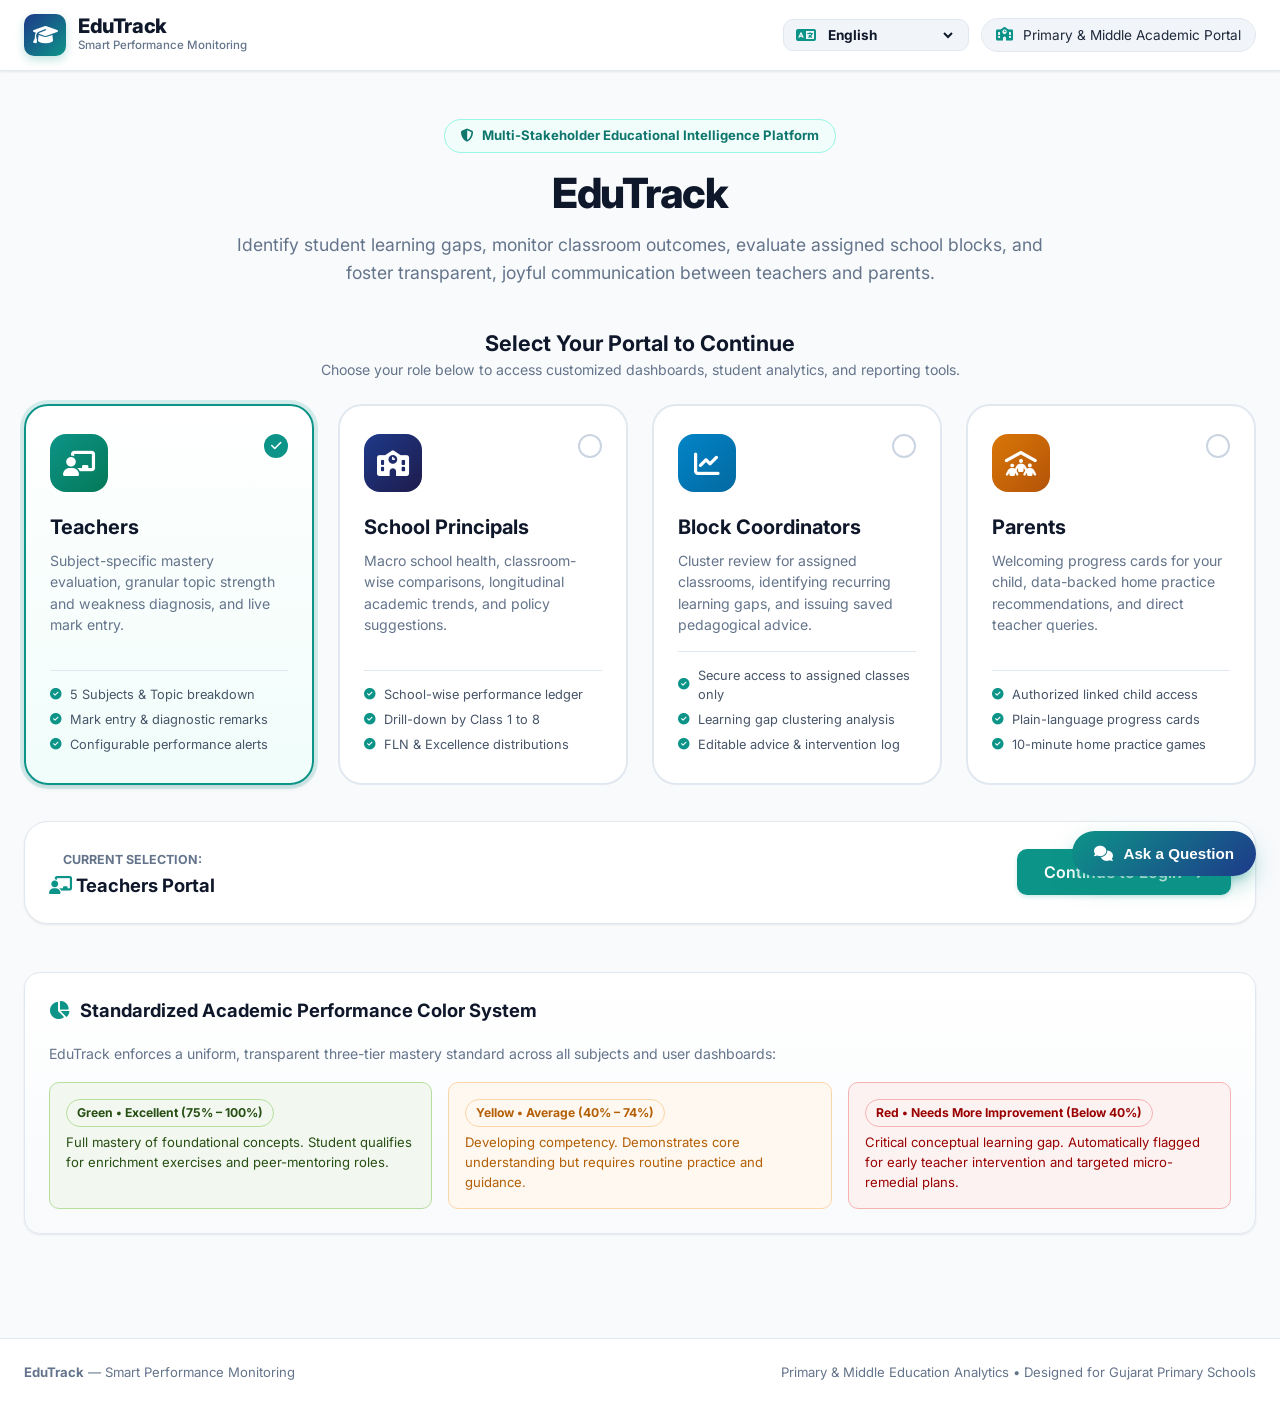
==== index.html @ ab2d6408 "Add files via upload" ====
<!DOCTYPE html>
<html lang="en">
<head>
  <meta charset="UTF-8">
  <meta name="viewport" content="width=device-width, initial-scale=1.0">
  <title>EduTrack – Smart Student Performance Monitoring System</title>
  
  <!-- Google Fonts: Inter -->
  <link rel="preconnect" href="https://fonts.googleapis.com">
  <link rel="preconnect" href="https://fonts.gstatic.com" crossorigin>
  <link href="https://fonts.googleapis.com/css2?family=Inter:wght@400;500;600;700;800&display=swap" rel="stylesheet">
  
  <!-- FontAwesome Icons CDN -->
  <link rel="stylesheet" href="https://cdnjs.cloudflare.com/ajax/libs/font-awesome/6.5.1/css/all.min.css">
  
  <!-- Shared CSS -->
  <link rel="stylesheet" href="style.css">
</head>
<body>

  <!-- Site Header -->
  <header class="site-header">
    <div class="header-inner">
      <a href="index.html" class="brand-link">
        <div class="brand-logo-icon">
          <i class="fa-solid fa-graduation-cap"></i>
        </div>
        <div class="brand-title-group">
          <h1 data-i18n="appTitle">EduTrack</h1>
          <span data-i18n="appSubtitle">Smart Performance Monitoring</span>
        </div>
      </a>

      <div class="header-nav">
        <!-- Prominent Language Selector -->
        <div class="lang-select-wrap" title="Select Website Language / ભાષા પસંદ કરો / भाषा चुनें">
          <i class="fa-solid fa-language"></i>
          <select class="site-lang-select" aria-label="Select Language">
            <option value="en">English</option>
            <option value="gu">ગુજરાતી (Gujarati)</option>
            <option value="hi">हिन्दी (Hindi)</option>
          </select>
        </div>

        <div class="header-user-badge">
          <i class="fa-solid fa-school"></i>
          <span data-i18n="portalTag">Primary &amp; Middle Academic Portal</span>
        </div>
      </div>
    </div>
  </header>

  <!-- Main Landing Content -->
  <main class="main-content">
    
    <!-- Hero Banner -->
    <section class="landing-hero">
      <div class="landing-badge">
        <i class="fa-solid fa-shield-halved"></i>
        <span data-i18n="landingBadge">Multi-Stakeholder Educational Intelligence Platform</span>
      </div>
      <h2 data-i18n="landingHeading">EduTrack</h2>
      <p data-i18n="landingSubtitle">
        Identify student learning gaps, monitor classroom outcomes, evaluate assigned school blocks, 
        and foster transparent, joyful communication between teachers and parents.
      </p>
    </section>

    <!-- Role Selection Section -->
    <section>
      <div style="text-align:center; margin-bottom:24px;">
        <h3 style="font-size:1.35rem; font-weight:700; color:var(--primary-navy);" data-i18n="selectPortalHeading">
          Select Your Portal to Continue
        </h3>
        <p style="font-size:0.88rem; color:var(--text-muted);" data-i18n="selectPortalSubtitle">
          Choose your role below to access customized dashboards, student analytics, and reporting tools.
        </p>
      </div>

      <!-- 4 Role Cards Grid -->
      <div class="role-cards-grid" id="roleCardsGrid">
        
        <!-- Role 1: Teachers -->
        <div class="role-card selected" data-role="teacher">
          <div>
            <div class="role-card-top">
              <div class="role-icon-circle">
                <i class="fa-solid fa-chalkboard-user"></i>
              </div>
              <div class="role-radio-check">
                <i class="fa-solid fa-check"></i>
              </div>
            </div>
            <h3 data-i18n="roleTeacherTitle">Teachers</h3>
            <p data-i18n="roleTeacherDesc">Subject-specific mastery evaluation, granular topic strength and weakness diagnosis, and live mark entry.</p>
          </div>
          <ul class="role-card-features">
            <li><i class="fa-solid fa-circle-check"></i> <span data-i18n="roleTeacherFeat1">5 Subjects &amp; Topic breakdown</span></li>
            <li><i class="fa-solid fa-circle-check"></i> <span data-i18n="roleTeacherFeat2">Mark entry &amp; diagnostic remarks</span></li>
            <li><i class="fa-solid fa-circle-check"></i> <span data-i18n="roleTeacherFeat3">Configurable performance alerts</span></li>
          </ul>
        </div>

        <!-- Role 2: Principals -->
        <div class="role-card" data-role="principal">
          <div>
            <div class="role-card-top">
              <div class="role-icon-circle">
                <i class="fa-solid fa-school"></i>
              </div>
              <div class="role-radio-check">
                <i class="fa-solid fa-check"></i>
              </div>
            </div>
            <h3 data-i18n="rolePrincipalTitle">School Principals</h3>
            <p data-i18n="rolePrincipalDesc">Macro school health, classroom-wise comparisons, longitudinal academic trends, and policy suggestions.</p>
          </div>
          <ul class="role-card-features">
            <li><i class="fa-solid fa-circle-check"></i> <span data-i18n="rolePrincipalFeat1">School-wide performance ledger</span></li>
            <li><i class="fa-solid fa-circle-check"></i> <span data-i18n="rolePrincipalFeat2">Drill-down by Class 1 to 8</span></li>
            <li><i class="fa-solid fa-circle-check"></i> <span data-i18n="rolePrincipalFeat3">FLN &amp; Excellence distributions</span></li>
          </ul>
        </div>

        <!-- Role 3: Block Resource Coordinators -->
        <div class="role-card" data-role="coordinator">
          <div>
            <div class="role-card-top">
              <div class="role-icon-circle">
                <i class="fa-solid fa-chart-line"></i>
              </div>
              <div class="role-radio-check">
                <i class="fa-solid fa-check"></i>
              </div>
            </div>
            <h3 data-i18n="roleCoordTitle">Block Coordinators</h3>
            <p data-i18n="roleCoordDesc">Cluster review for assigned classrooms, identifying recurring learning gaps, and issuing saved pedagogical advice.</p>
          </div>
          <ul class="role-card-features">
            <li><i class="fa-solid fa-circle-check"></i> <span data-i18n="roleCoordFeat1">Secure access to assigned classes only</span></li>
            <li><i class="fa-solid fa-circle-check"></i> <span data-i18n="roleCoordFeat2">Learning gap clustering analysis</span></li>
            <li><i class="fa-solid fa-circle-check"></i> <span data-i18n="roleCoordFeat3">Editable advice &amp; intervention log</span></li>
          </ul>
        </div>

        <!-- Role 4: Parents -->
        <div class="role-card" data-role="parent">
          <div>
            <div class="role-card-top">
              <div class="role-icon-circle">
                <i class="fa-solid fa-people-roof"></i>
              </div>
              <div class="role-radio-check">
                <i class="fa-solid fa-check"></i>
              </div>
            </div>
            <h3 data-i18n="roleParentTitle">Parents</h3>
            <p data-i18n="roleParentDesc">Welcoming progress cards for your child, data-backed home practice recommendations, and direct teacher queries.</p>
          </div>
          <ul class="role-card-features">
            <li><i class="fa-solid fa-circle-check"></i> <span data-i18n="roleParentFeat1">Authorized linked child access</span></li>
            <li><i class="fa-solid fa-circle-check"></i> <span data-i18n="roleParentFeat2">Plain-language progress cards</span></li>
            <li><i class="fa-solid fa-circle-check"></i> <span data-i18n="roleParentFeat3">10-minute home practice games</span></li>
          </ul>
        </div>

      </div>

      <!-- Continue Action Bar -->
      <div class="continue-action-bar">
        <div>
          <span style="font-size:0.78rem; text-transform:uppercase; font-weight:700; color:var(--text-muted);" data-i18n="currentSelection">Current Selection:</span>
          <h4 id="selectedRoleLabel" style="font-size:1.15rem; color:var(--primary-navy); margin-top:2px;">
            <i class="fa-solid fa-chalkboard-user" style="color:var(--teal-primary);"></i> Teachers Portal
          </h4>
        </div>
        <button id="btnContinueLogin" class="btn btn-primary btn-lg">
          <span data-i18n="continueToLogin">Continue to Login</span>
          <i class="fa-solid fa-arrow-right"></i>
        </button>
      </div>
    </section>

    <!-- Platform Highlights Section -->
    <section style="margin-top:48px;">
      <div class="card" style="background:linear-gradient(180deg, #ffffff 0%, #f8fafc 100%);">
        <div class="card-header">
          <h3><i class="fa-solid fa-chart-pie" style="color:var(--teal-primary);"></i> <span id="colorStandardTitle">Standardized Academic Performance Color System</span></h3>
        </div>
        <p style="font-size:0.88rem; color:var(--text-muted); margin-bottom:18px;" id="colorStandardSub">
          EduTrack enforces a uniform, transparent three-tier mastery standard across all subjects and user dashboards:
        </p>
        <div style="display:grid; grid-template-columns: repeat(auto-fit, minmax(240px, 1fr)); gap:16px;">
          <div style="background:var(--perf-green-light); border:1px solid var(--perf-green-border); padding:16px; border-radius:var(--radius-md);">
            <div style="display:flex; align-items:center; gap:8px; margin-bottom:6px;">
              <span class="badge badge-green" data-i18n="legendGreen">Green • Excellent (75% – 100%)</span>
            </div>
            <p style="font-size:0.82rem; color:var(--perf-green-dark);" id="legendGreenDesc">
              Full mastery of foundational concepts. Student qualifies for enrichment exercises and peer-mentoring roles.
            </p>
          </div>

          <div style="background:var(--perf-yellow-light); border:1px solid var(--perf-yellow-border); padding:16px; border-radius:var(--radius-md);">
            <div style="display:flex; align-items:center; gap:8px; margin-bottom:6px;">
              <span class="badge badge-yellow" data-i18n="legendYellow">Yellow • Average (40% – 74%)</span>
            </div>
            <p style="font-size:0.82rem; color:var(--perf-yellow-dark);" id="legendYellowDesc">
              Developing competency. Demonstrates core understanding but requires routine practice and guidance.
            </p>
          </div>

          <div style="background:var(--perf-red-light); border:1px solid var(--perf-red-border); padding:16px; border-radius:var(--radius-md);">
            <div style="display:flex; align-items:center; gap:8px; margin-bottom:6px;">
              <span class="badge badge-red" data-i18n="legendRed">Red • Needs More Improvement (Below 40%)</span>
            </div>
            <p style="font-size:0.82rem; color:var(--perf-red-dark);" id="legendRedDesc">
              Critical conceptual learning gap. Automatically flagged for early teacher intervention and targeted micro-remedial plans.
            </p>
          </div>
        </div>
      </div>
    </section>

  </main>

  <!-- Site Footer -->
  <footer class="site-footer">
    <div style="max-width:1320px; margin:0 auto; display:flex; justify-content:space-between; align-items:center; flex-wrap:wrap; gap:12px;">
      <div>
        <strong data-i18n="appTitle">EduTrack</strong> &mdash; <span data-i18n="appSubtitle">Smart Performance Monitoring</span>
      </div>
      <div>
        Primary &amp; Middle Education Analytics &bull; Designed for Gujarat Primary Schools
      </div>
    </div>
  </footer>

  <!-- Scripts -->
  <script src="script.js"></script>
  <script>
    let selectedRole = 'teacher';

    function updateRoleLabel() {
      const label = document.getElementById('selectedRoleLabel');
      const lang = window.i18n.getLang();

      const roleLabels = {
        teacher: {
          en: '<i class="fa-solid fa-chalkboard-user" style="color:var(--teal-primary);"></i> Teachers Portal',
          gu: '<i class="fa-solid fa-chalkboard-user" style="color:var(--teal-primary);"></i> શિક્ષક પોર્ટલ (Teachers Portal)',
          hi: '<i class="fa-solid fa-chalkboard-user" style="color:var(--teal-primary);"></i> शिक्षक पोर्टल (Teachers Portal)'
        },
        principal: {
          en: '<i class="fa-solid fa-school" style="color:var(--navy-blue);"></i> School Principals Portal',
          gu: '<i class="fa-solid fa-school" style="color:var(--navy-blue);"></i> શાળા આચાર્ય પોર્ટલ (Principals Portal)',
          hi: '<i class="fa-solid fa-school" style="color:var(--navy-blue);"></i> प्रधानाचार्य पोर्टल (Principals Portal)'
        },
        coordinator: {
          en: '<i class="fa-solid fa-chart-line" style="color:#0284c7;"></i> Block Resource Coordinators Portal',
          gu: '<i class="fa-solid fa-chart-line" style="color:#0284c7;"></i> બ્લોક સંયોજક પોર્ટલ (BRC Portal)',
          hi: '<i class="fa-solid fa-chart-line" style="color:#0284c7;"></i> ब्लॉक समन्वयक पोर्टल (BRC Portal)'
        },
        parent: {
          en: '<i class="fa-solid fa-people-roof" style="color:#d97706;"></i> Parents Portal',
          gu: '<i class="fa-solid fa-people-roof" style="color:#d97706;"></i> વાલી પોર્ટલ (Parents Portal)',
          hi: '<i class="fa-solid fa-people-roof" style="color:#d97706;"></i> अभिभावक पोर्टल (Parents Portal)'
        }
      };

      const langMap = roleLabels[selectedRole] || roleLabels.teacher;
      label.innerHTML = langMap[lang] || langMap.en;

      // Update explanatory text
      if (lang === 'gu') {
        document.getElementById('colorStandardTitle').textContent = "પ્રમાણભૂત શૈક્ષણિક પ્રદર્શન રંગ પ્રણાલી";
        document.getElementById('colorStandardSub').textContent = "એજ્યુટ્રેક તમામ વિષયો અને ડેશબોર્ડ પર એકસમાન પારદર્શક ત્રિ-સ્તરીય ધોરણ લાગુ કરે છે:";
        document.getElementById('legendGreenDesc').textContent = "પાયાના ખ્યાલો પર સંપૂર્ણ પકડ. વિદ્યાર્થી પ્રોત્સાહક પ્રવૃત્તિઓ માટે તૈયાર છે.";
        document.getElementById('legendYellowDesc').textContent = "વિકાસશીલ ક્ષમતા. મુખ્ય ખ્યાલ સમજાયો છે પરંતુ નિયમિત પ્રેક્ટિસ જરૂરી છે.";
        document.getElementById('legendRedDesc').textContent = "મહત્વપૂર્ણ અધ્યયન ખામી. તાત્કાલિક શિક્ષક હસ્તક્ષેપ અને ઉપચારાત્મક શિક્ષણ જરૂરી.";
      } else if (lang === 'hi') {
        document.getElementById('colorStandardTitle').textContent = "मानकीकृत शैक्षणिक प्रदर्शन रंग प्रणाली";
        document.getElementById('colorStandardSub').textContent = "एड्यूट्रेक सभी विषयों और डैशबोर्ड पर एक समान पारदर्शी त्रि-स्तरीय मानक लागू करता है:";
        document.getElementById('legendGreenDesc').textContent = "मूलभूत अवधारणाओं पर पूर्ण महारत। छात्र संवर्धन अभ्यासों के लिए योग्य है।";
        document.getElementById('legendYellowDesc').textContent = "प्रगतिशील दक्षता। मुख्य समझ बनी है किंतु निरंतर अभ्यास की आवश्यकता है।";
        document.getElementById('legendRedDesc').textContent = "गंभीर अध्ययन अंतराल। तत्काल शिक्षक मार्गदर्शन और उपचारात्मक योजना आवश्यक।";
      } else {
        document.getElementById('colorStandardTitle').textContent = "Standardized Academic Performance Color System";
        document.getElementById('colorStandardSub').textContent = "EduTrack enforces a uniform, transparent three-tier mastery standard across all subjects and user dashboards:";
        document.getElementById('legendGreenDesc').textContent = "Full mastery of foundational concepts. Student qualifies for enrichment exercises and peer-mentoring roles.";
        document.getElementById('legendYellowDesc').textContent = "Developing competency. Demonstrates core understanding but requires routine practice and guidance.";
        document.getElementById('legendRedDesc').textContent = "Critical conceptual learning gap. Automatically flagged for early teacher intervention and targeted micro-remedial plans.";
      }
    }

    // Hook i18n change listener
    window.onLanguageChanged = function(lang) {
      updateRoleLabel();
      showToast(lang === 'gu' ? 'વેબસાઇટની ભાષા ગુજરાતીમાં બદલાઈ ગઈ છે!' : (lang === 'hi' ? 'वेबसाइट की भाषा हिन्दी में बदल दी गई है!' : 'Website language set to English!'), 'info');
    };

    document.addEventListener('DOMContentLoaded', () => {
      const roleCards = document.querySelectorAll('.role-card');
      const continueBtn = document.getElementById('btnContinueLogin');

      roleCards.forEach(card => {
        card.addEventListener('click', () => {
          roleCards.forEach(c => c.classList.remove('selected'));
          card.classList.add('selected');
          selectedRole = card.getAttribute('data-role');
          updateRoleLabel();
        });
      });

      continueBtn.addEventListener('click', () => {
        window.location.href = `login.html?role=${selectedRole}`;
      });

      updateRoleLabel();
    });
  </script>

</body>
</html>
---- style.css ----
/* ==========================================================================
   EduTrack – Smart Student Academic Performance Monitoring System
   Shared Modern Stylesheet: Semantic, Accessible, Professional & Responsive
   Palette: Deep Navy / Teal, Clean White, Performance Green/Yellow/Red
   ========================================================================== */

:root {
  /* Brand Palette */
  --primary-navy: #0f172a;
  --navy-blue: #1e3a8a;
  --navy-light: #2563eb;
  --navy-subtle: #eff6ff;

  --teal-primary: #0d9488;
  --teal-dark: #0f766e;
  --teal-light: #14b8a6;
  --teal-subtle: #f0fdfa;

  /* Performance Standard Colors (User Specified Exact Palette) */
  --perf-green: #6AA84F;         /* EXCELLENT - #6AA84F */
  --perf-green-light: #f2f8ef;
  --perf-green-border: #b6de9e;
  --perf-green-dark: #274e13;

  --perf-yellow: #F6B26B;        /* average - #F6B26B */
  --perf-yellow-light: #fef8f0;
  --perf-yellow-border: #fcd5a8;
  --perf-yellow-dark: #b45f06;

  --perf-red: #E06666;           /* poor - #E06666 */
  --perf-red-light: #fdf2f2;
  --perf-red-border: #f4b2b2;
  --perf-red-dark: #990000;

  /* Surface & Neutrals */
  --bg-page: #f8fafc;
  --surface-card: #ffffff;
  --surface-muted: #f1f5f9;
  --border-color: #e2e8f0;
  --border-focus: #38bdf8;

  /* Typography */
  --text-main: #1e293b;
  --text-muted: #64748b;
  --text-light: #94a3b8;
  --text-white: #ffffff;

  /* Shadows & Radius */
  --radius-sm: 6px;
  --radius-md: 10px;
  --radius-lg: 16px;
  --radius-xl: 24px;
  --radius-full: 9999px;

  --shadow-sm: 0 1px 3px rgba(0, 0, 0, 0.05), 0 1px 2px rgba(0, 0, 0, 0.04);
  --shadow-md: 0 4px 6px -1px rgba(15, 23, 42, 0.08), 0 2px 4px -2px rgba(15, 23, 42, 0.05);
  --shadow-lg: 0 10px 15px -3px rgba(15, 23, 42, 0.09), 0 4px 6px -4px rgba(15, 23, 42, 0.05);
  --shadow-floating: 0 20px 25px -5px rgba(0, 0, 0, 0.15), 0 8px 10px -6px rgba(0, 0, 0, 0.1);

  --transition-fast: 0.15s ease;
  --transition-normal: 0.25s ease;
}

/* Reset */
*, *::before, *::after {
  box-sizing: border-box;
  margin: 0;
  padding: 0;
}

html {
  font-size: 16px;
  scroll-behavior: smooth;
}

body {
  font-family: 'Inter', -apple-system, BlinkMacSystemFont, "Segoe UI", Roboto, "Helvetica Neue", Arial, sans-serif;
  background-color: var(--bg-page);
  color: var(--text-main);
  line-height: 1.5;
  min-height: 100vh;
  display: flex;
  flex-direction: column;
}


/* Accessibility Focus States */
a:focus-visible, button:focus-visible, input:focus-visible, select:focus-visible, textarea:focus-visible {
  outline: 2px solid var(--teal-light);
  outline-offset: 2px;
}

/* Global App Header */
.site-header {
  background: var(--surface-card);
  border-bottom: 1px solid var(--border-color);
  position: sticky;
  top: 0;
  z-index: 100;
  box-shadow: var(--shadow-sm);
}

.header-inner {
  max-width: 1320px;
  margin: 0 auto;
  padding: 0 24px;
  height: 70px;
  display: flex;
  align-items: center;
  justify-content: space-between;
  gap: 16px;
}

.brand-link {
  display: flex;
  align-items: center;
  gap: 12px;
  text-decoration: none;
  color: inherit;
}

.brand-logo-icon {
  width: 42px;
  height: 42px;
  border-radius: var(--radius-md);
  background: linear-gradient(135deg, var(--navy-blue) 0%, var(--teal-primary) 100%);
  display: flex;
  align-items: center;
  justify-content: center;
  color: white;
  font-size: 1.25rem;
  box-shadow: 0 4px 10px rgba(13, 148, 136, 0.25);
}

.brand-title-group h1 {
  font-size: 1.25rem;
  font-weight: 800;
  letter-spacing: -0.02em;
  color: var(--primary-navy);
  line-height: 1.1;
}

.brand-title-group span {
  font-size: 0.72rem;
  color: var(--text-muted);
  font-weight: 500;
  display: block;
}

.header-nav {
  display: flex;
  align-items: center;
  gap: 12px;
  flex-wrap: wrap;
}

/* Prominent Multilingual Selector in Header */
.lang-select-wrap {
  display: flex;
  align-items: center;
  gap: 8px;
  background: var(--surface-muted);
  padding: 6px 12px;
  border-radius: var(--radius-md);
  border: 1px solid var(--border-color);
  font-size: 0.85rem;
  transition: border-color var(--transition-fast);
}

.lang-select-wrap:hover {
  border-color: var(--teal-light);
}

.lang-select-wrap i {
  color: var(--teal-primary);
  font-size: 1rem;
}

.lang-select-wrap select {
  border: none;
  background: transparent;
  font-size: 0.85rem;
  font-weight: 700;
  color: var(--primary-navy);
  cursor: pointer;
  outline: none;
  font-family: inherit;
}

.header-user-badge {
  display: flex;
  align-items: center;
  gap: 10px;
  background: var(--surface-muted);
  padding: 6px 14px;
  border-radius: var(--radius-full);
  border: 1px solid var(--border-color);
  font-size: 0.85rem;
}

.header-user-badge i {
  color: var(--teal-primary);
}

.header-user-badge strong {
  color: var(--primary-navy);
}

.role-tag {
  font-size: 0.72rem;
  padding: 2px 8px;
  border-radius: var(--radius-full);
  font-weight: 700;
  text-transform: uppercase;
  background: var(--navy-subtle);
  color: var(--navy-blue);
  border: 1px solid #bfdbfe;
}

/* Global Buttons */
.btn {
  display: inline-flex;
  align-items: center;
  justify-content: center;
  gap: 8px;
  padding: 9px 18px;
  font-size: 0.88rem;
  font-weight: 600;
  border-radius: var(--radius-md);
  border: 1px solid transparent;
  cursor: pointer;
  transition: all var(--transition-fast);
  text-decoration: none;
  font-family: inherit;
}

.btn:active {
  transform: scale(0.98);
}

.btn-primary {
  background: var(--teal-primary);
  color: white;
  box-shadow: 0 2px 4px rgba(13, 148, 136, 0.2);
}

.btn-primary:hover {
  background: var(--teal-dark);
}

.btn-navy {
  background: var(--navy-blue);
  color: white;
}

.btn-navy:hover {
  background: #172554;
}

.btn-secondary {
  background: var(--surface-card);
  color: var(--text-main);
  border-color: var(--border-color);
}

.btn-secondary:hover {
  background: var(--surface-muted);
  border-color: #cbd5e1;
}

.btn-sm {
  padding: 5px 12px;
  font-size: 0.8rem;
}

.btn-lg {
  padding: 12px 26px;
  font-size: 1rem;
  border-radius: var(--radius-md);
}

/* Performance Color Badges */
.badge {
  display: inline-flex;
  align-items: center;
  gap: 6px;
  padding: 4px 10px;
  font-size: 0.76rem;
  font-weight: 700;
  border-radius: var(--radius-full);
  text-transform: capitalize;
  white-space: nowrap;
}

.badge-green {
  background: var(--perf-green-light);
  color: var(--perf-green-dark);
  border: 1px solid var(--perf-green-border);
}

.badge-yellow {
  background: var(--perf-yellow-light);
  color: var(--perf-yellow-dark);
  border: 1px solid var(--perf-yellow-border);
}

.badge-red {
  background: var(--perf-red-light);
  color: var(--perf-red-dark);
  border: 1px solid var(--perf-red-border);
}

.badge-blue {
  background: var(--navy-subtle);
  color: var(--navy-blue);
  border: 1px solid #bfdbfe;
}

.badge-gray {
  background: var(--surface-muted);
  color: var(--text-muted);
  border: 1px solid var(--border-color);
}

/* Progress Bars */
.progress-bar-wrap {
  width: 100%;
  height: 8px;
  background: var(--surface-muted);
  border-radius: var(--radius-full);
  overflow: hidden;
  position: relative;
}

.progress-bar-fill {
  height: 100%;
  border-radius: var(--radius-full);
  transition: width 0.6s cubic-bezier(0.4, 0, 0.2, 1);
}

.progress-bar-fill.green { background: var(--perf-green); }
.progress-bar-fill.yellow { background: var(--perf-yellow); }
.progress-bar-fill.red { background: var(--perf-red); }

/* Main Container Layout */
.main-content {
  flex: 1;
  max-width: 1320px;
  width: 100%;
  margin: 0 auto;
  padding: 28px 24px 80px;
}

/* Breadcrumbs */
.breadcrumb-bar {
  display: flex;
  align-items: center;
  gap: 8px;
  font-size: 0.82rem;
  color: var(--text-muted);
  margin-bottom: 20px;
  flex-wrap: wrap;
}

.breadcrumb-bar a {
  color: var(--text-muted);
  text-decoration: none;
}

.breadcrumb-bar a:hover {
  color: var(--teal-primary);
  text-decoration: underline;
}

.breadcrumb-bar .separator {
  color: #cbd5e1;
}

.breadcrumb-bar .current {
  color: var(--primary-navy);
  font-weight: 600;
}

/* View Header */
.dashboard-header {
  display: flex;
  align-items: center;
  justify-content: space-between;
  margin-bottom: 24px;
  flex-wrap: wrap;
  gap: 16px;
}

.header-title-box h2 {
  font-size: 1.65rem;
  font-weight: 800;
  color: var(--primary-navy);
  letter-spacing: -0.02em;
}

.header-title-box p {
  font-size: 0.88rem;
  color: var(--text-muted);
  margin-top: 2px;
}

.header-actions {
  display: flex;
  align-items: center;
  gap: 12px;
  flex-wrap: wrap;
}

/* Dashboard Cards */
.card {
  background: var(--surface-card);
  border-radius: var(--radius-lg);
  border: 1px solid var(--border-color);
  box-shadow: var(--shadow-sm);
  padding: 24px;
  margin-bottom: 24px;
  transition: box-shadow var(--transition-normal);
}

.card:hover {
  box-shadow: var(--shadow-md);
}

.card-header {
  display: flex;
  align-items: center;
  justify-content: space-between;
  margin-bottom: 18px;
  flex-wrap: wrap;
  gap: 12px;
}

.card-header h3 {
  font-size: 1.15rem;
  font-weight: 700;
  color: var(--primary-navy);
  display: flex;
  align-items: center;
  gap: 10px;
}

.card-header p {
  font-size: 0.82rem;
  color: var(--text-muted);
}

/* Stats Metric Cards Grid */
.stats-grid {
  display: grid;
  grid-template-columns: repeat(auto-fit, minmax(220px, 1fr));
  gap: 20px;
  margin-bottom: 26px;
}

.stat-card {
  background: var(--surface-card);
  border-radius: var(--radius-lg);
  border: 1px solid var(--border-color);
  padding: 20px;
  display: flex;
  align-items: flex-start;
  justify-content: space-between;
  box-shadow: var(--shadow-sm);
  transition: transform var(--transition-fast), box-shadow var(--transition-fast);
}

.stat-card:hover {
  transform: translateY(-2px);
  box-shadow: var(--shadow-md);
}

.stat-meta span {
  font-size: 0.78rem;
  font-weight: 600;
  text-transform: uppercase;
  color: var(--text-muted);
  letter-spacing: 0.04em;
}

.stat-meta h3 {
  font-size: 1.85rem;
  font-weight: 800;
  color: var(--primary-navy);
  margin: 4px 0 2px;
  line-height: 1.1;
}

.stat-meta .stat-sub {
  font-size: 0.78rem;
  color: var(--text-muted);
  display: flex;
  align-items: center;
  gap: 4px;
}

.stat-icon-box {
  width: 48px;
  height: 48px;
  border-radius: var(--radius-md);
  display: flex;
  align-items: center;
  justify-content: center;
  font-size: 1.3rem;
}

.stat-icon-box.teal { background: var(--teal-subtle); color: var(--teal-primary); }
.stat-icon-box.blue { background: var(--navy-subtle); color: var(--navy-blue); }
.stat-icon-box.green { background: var(--perf-green-light); color: var(--perf-green); }
.stat-icon-box.yellow { background: var(--perf-yellow-light); color: var(--perf-yellow); }
.stat-icon-box.red { background: var(--perf-red-light); color: var(--perf-red); }

/* Charts Layout Grid */
.charts-grid-two {
  display: grid;
  grid-template-columns: 1fr 1fr;
  gap: 24px;
  margin-bottom: 24px;
}

.chart-wrapper {
  position: relative;
  width: 100%;
  height: 290px;
}

/* Tables */
.table-responsive {
  overflow-x: auto;
  border: 1px solid var(--border-color);
  border-radius: var(--radius-md);
  background: white;
}

.data-table {
  width: 100%;
  border-collapse: collapse;
  font-size: 0.88rem;
  text-align: left;
}

.data-table th {
  background: var(--surface-muted);
  padding: 12px 16px;
  font-size: 0.78rem;
  font-weight: 700;
  text-transform: uppercase;
  letter-spacing: 0.04em;
  color: var(--text-muted);
  border-bottom: 1px solid var(--border-color);
  white-space: nowrap;
}

.data-table td {
  padding: 14px 16px;
  border-bottom: 1px solid var(--border-color);
  vertical-align: middle;
}

.data-table tr:last-child td {
  border-bottom: none;
}

.data-table tr:hover td {
  background: #f8fafc;
}

/* Forms */
.form-group {
  margin-bottom: 18px;
}

.form-group label {
  display: block;
  font-size: 0.84rem;
  font-weight: 600;
  color: var(--primary-navy);
  margin-bottom: 6px;
}

.form-control {
  width: 100%;
  padding: 10px 14px;
  border: 1px solid var(--border-color);
  border-radius: var(--radius-md);
  font-size: 0.88rem;
  background: white;
  color: var(--text-main);
  outline: none;
  font-family: inherit;
  transition: border-color var(--transition-fast), box-shadow var(--transition-fast);
}

.form-control:focus {
  border-color: var(--teal-primary);
  box-shadow: 0 0 0 3px rgba(13, 148, 136, 0.15);
}

.password-input-wrapper {
  position: relative;
  display: flex;
  align-items: center;
}

.password-toggle-btn {
  position: absolute;
  right: 12px;
  background: transparent;
  border: none;
  color: var(--text-muted);
  cursor: pointer;
  padding: 4px;
  font-size: 0.95rem;
}

.password-toggle-btn:hover {
  color: var(--text-main);
}

/* Configurable Performance Threshold Box */
.threshold-bar {
  display: flex;
  align-items: center;
  justify-content: space-between;
  background: white;
  padding: 12px 20px;
  border-radius: var(--radius-md);
  border: 1px solid var(--border-color);
  margin-bottom: 20px;
  flex-wrap: wrap;
  gap: 12px;
  font-size: 0.84rem;
}

.threshold-legend {
  display: flex;
  align-items: center;
  gap: 16px;
  flex-wrap: wrap;
}

/* ==========================================================================
   LANDING PAGE (index.html) SPECIFICS
   ========================================================================== */
.landing-hero {
  text-align: center;
  max-width: 840px;
  margin: 20px auto 40px;
}

.landing-badge {
  display: inline-flex;
  align-items: center;
  gap: 8px;
  padding: 6px 16px;
  background: var(--teal-subtle);
  color: var(--teal-dark);
  border-radius: var(--radius-full);
  font-size: 0.82rem;
  font-weight: 700;
  margin-bottom: 16px;
  border: 1px solid #99f6e4;
}

.landing-hero h2 {
  font-size: 2.6rem;
  font-weight: 800;
  color: var(--primary-navy);
  letter-spacing: -0.03em;
  line-height: 1.2;
  margin-bottom: 12px;
}

.landing-hero p {
  font-size: 1.1rem;
  color: var(--text-muted);
  line-height: 1.6;
}

/* 4 Role Selection Cards */
.role-cards-grid {
  display: grid;
  grid-template-columns: repeat(auto-fit, minmax(260px, 1fr));
  gap: 24px;
  margin-bottom: 36px;
}

.role-card {
  background: var(--surface-card);
  border-radius: var(--radius-xl);
  border: 2px solid var(--border-color);
  padding: 28px 24px;
  cursor: pointer;
  position: relative;
  transition: all var(--transition-normal);
  display: flex;
  flex-direction: column;
  justify-content: space-between;
}

.role-card:hover {
  transform: translateY(-4px);
  border-color: var(--teal-light);
  box-shadow: var(--shadow-lg);
}

.role-card.selected {
  border-color: var(--teal-primary);
  background: linear-gradient(180deg, #ffffff 0%, var(--teal-subtle) 100%);
  box-shadow: 0 0 0 4px rgba(13, 148, 136, 0.15), var(--shadow-md);
}

.role-card-top {
  display: flex;
  align-items: flex-start;
  justify-content: space-between;
  margin-bottom: 20px;
}

.role-icon-circle {
  width: 58px;
  height: 58px;
  border-radius: var(--radius-lg);
  display: flex;
  align-items: center;
  justify-content: center;
  font-size: 1.6rem;
  color: white;
  transition: transform var(--transition-fast);
}

.role-card:hover .role-icon-circle {
  transform: scale(1.05);
}

.role-card[data-role="teacher"] .role-icon-circle {
  background: linear-gradient(135deg, #0d9488 0%, #047857 100%);
}
.role-card[data-role="principal"] .role-icon-circle {
  background: linear-gradient(135deg, #1e3a8a 0%, #1e1b4b 100%);
}
.role-card[data-role="coordinator"] .role-icon-circle {
  background: linear-gradient(135deg, #0284c7 0%, #0369a1 100%);
}
.role-card[data-role="parent"] .role-icon-circle {
  background: linear-gradient(135deg, #d97706 0%, #b45309 100%);
}

.role-radio-check {
  width: 24px;
  height: 24px;
  border-radius: 50%;
  border: 2px solid #cbd5e1;
  display: flex;
  align-items: center;
  justify-content: center;
  color: white;
  font-size: 0.75rem;
  transition: all var(--transition-fast);
}

.role-card.selected .role-radio-check {
  background: var(--teal-primary);
  border-color: var(--teal-primary);
}

.role-card h3 {
  font-size: 1.25rem;
  font-weight: 700;
  color: var(--primary-navy);
  margin-bottom: 8px;
}

.role-card p {
  font-size: 0.88rem;
  color: var(--text-muted);
  line-height: 1.5;
  margin-bottom: 16px;
}

.role-card-features {
  list-style: none;
  font-size: 0.8rem;
  color: #475569;
  display: flex;
  flex-direction: column;
  gap: 6px;
  border-top: 1px solid var(--border-color);
  padding-top: 14px;
}

.role-card-features li {
  display: flex;
  align-items: center;
  gap: 8px;
}

.role-card-features li i {
  color: var(--teal-primary);
  font-size: 0.72rem;
}

.continue-action-bar {
  text-align: center;
  background: white;
  padding: 24px;
  border-radius: var(--radius-xl);
  border: 1px solid var(--border-color);
  box-shadow: var(--shadow-sm);
  display: flex;
  align-items: center;
  justify-content: space-between;
  flex-wrap: wrap;
  gap: 16px;
}

/* ==========================================================================
   LOGIN PAGE (login.html) SPECIFICS
   ========================================================================== */
.login-container {
  max-width: 480px;
  margin: 30px auto;
  background: white;
  border-radius: var(--radius-xl);
  border: 1px solid var(--border-color);
  box-shadow: var(--shadow-lg);
  padding: 36px 32px;
}

.login-header {
  text-align: center;
  margin-bottom: 28px;
}

.login-role-badge {
  display: inline-flex;
  align-items: center;
  gap: 8px;
  padding: 6px 16px;
  border-radius: var(--radius-full);
  font-size: 0.82rem;
  font-weight: 700;
  margin-bottom: 12px;
}

.demo-credentials-box {
  background: var(--surface-muted);
  border-radius: var(--radius-md);
  padding: 14px 16px;
  border: 1px dashed #cbd5e1;
  margin-bottom: 24px;
  font-size: 0.82rem;
}

.demo-credentials-box strong {
  color: var(--primary-navy);
  display: block;
  margin-bottom: 4px;
}

.demo-badge-click {
  background: white;
  border: 1px solid var(--border-color);
  border-radius: var(--radius-sm);
  padding: 4px 8px;
  font-family: monospace;
  cursor: pointer;
  margin-top: 4px;
  display: inline-block;
}

.demo-badge-click:hover {
  background: var(--teal-subtle);
  border-color: var(--teal-light);
}

/* ==========================================================================
   TEACHER DASHBOARD (teacher.html) SPECIFICS
   ========================================================================== */
.subject-selector-grid {
  display: grid;
  grid-template-columns: repeat(auto-fit, minmax(200px, 1fr));
  gap: 16px;
  margin-bottom: 24px;
}

.subject-btn {
  background: white;
  border: 2px solid var(--border-color);
  border-radius: var(--radius-lg);
  padding: 16px 18px;
  cursor: pointer;
  display: flex;
  align-items: center;
  gap: 14px;
  transition: all var(--transition-fast);
  text-align: left;
}

.subject-btn:hover {
  border-color: var(--teal-light);
  transform: translateY(-2px);
  box-shadow: var(--shadow-sm);
}

.subject-btn.active {
  border-color: var(--teal-primary);
  background: var(--teal-subtle);
  box-shadow: 0 0 0 3px rgba(13, 148, 136, 0.15);
}

.subject-icon {
  width: 44px;
  height: 44px;
  border-radius: var(--radius-md);
  background: var(--surface-muted);
  display: flex;
  align-items: center;
  justify-content: center;
  font-size: 1.25rem;
  color: var(--teal-primary);
}

.subject-btn.active .subject-icon {
  background: var(--teal-primary);
  color: white;
}

/* ==========================================================================
   COORDINATOR DASHBOARD (coordinator.html) SPECIFICS
   ========================================================================== */
.advice-box-container {
  background: #f0fdfa;
  border: 1px solid #99f6e4;
  border-radius: var(--radius-lg);
  padding: 24px;
  margin-bottom: 28px;
}

.saved-advice-item {
  background: white;
  border-radius: var(--radius-md);
  padding: 16px;
  border: 1px solid var(--border-color);
  margin-top: 12px;
}

.advice-meta {
  display: flex;
  align-items: center;
  justify-content: space-between;
  font-size: 0.78rem;
  color: var(--text-muted);
  margin-bottom: 6px;
}

/* ==========================================================================
   PARENT DASHBOARD (parent.html) SPECIFICS
   ========================================================================== */
.parent-child-banner {
  background: linear-gradient(135deg, #1e3a8a 0%, #0d9488 100%);
  color: white;
  border-radius: var(--radius-xl);
  padding: 28px;
  display: flex;
  align-items: center;
  justify-content: space-between;
  margin-bottom: 28px;
  flex-wrap: wrap;
  gap: 20px;
}

.child-avatar {
  width: 72px;
  height: 72px;
  border-radius: 50%;
  object-fit: cover;
  border: 3px solid rgba(255, 255, 255, 0.4);
}

.parent-subjects-cards-grid {
  display: grid;
  grid-template-columns: repeat(auto-fit, minmax(280px, 1fr));
  gap: 20px;
  margin-bottom: 28px;
}

.parent-subj-card {
  background: white;
  border-radius: var(--radius-lg);
  border: 1px solid var(--border-color);
  padding: 22px;
  display: flex;
  flex-direction: column;
  justify-content: space-between;
  box-shadow: var(--shadow-sm);
  transition: all var(--transition-fast);
}

.parent-subj-card:hover {
  box-shadow: var(--shadow-md);
  border-color: #cbd5e1;
}

.suggestion-card {
  background: #fffbeb;
  border-left: 4px solid var(--perf-yellow);
  padding: 14px 18px;
  border-radius: var(--radius-md);
  margin-top: 12px;
  font-size: 0.88rem;
}

/* ==========================================================================
   PERSISTENT PARENT DOUBT & COMMUNICATION SYSTEM
   Floating Button & Chat-Style Sliding Drawer
   ========================================================================== */
.floating-ask-btn {
  position: fixed;
  bottom: 24px;
  right: 24px;
  background: linear-gradient(135deg, var(--teal-primary) 0%, var(--navy-blue) 100%);
  color: white;
  border: none;
  border-radius: var(--radius-full);
  padding: 14px 22px;
  font-size: 0.95rem;
  font-weight: 700;
  display: flex;
  align-items: center;
  gap: 10px;
  cursor: pointer;
  box-shadow: 0 10px 25px -5px rgba(13, 148, 136, 0.5), 0 8px 10px -6px rgba(13, 148, 136, 0.3);
  z-index: 1000;
  transition: all var(--transition-fast);
}

.floating-ask-btn:hover {
  transform: translateY(-3px) scale(1.02);
  box-shadow: 0 15px 30px -5px rgba(13, 148, 136, 0.6);
}

.doubt-drawer-overlay {
  position: fixed;
  top: 0;
  left: 0;
  right: 0;
  bottom: 0;
  background: rgba(15, 23, 42, 0.5);
  backdrop-filter: blur(4px);
  z-index: 1050;
  opacity: 0;
  visibility: hidden;
  transition: all var(--transition-normal);
}

.doubt-drawer-overlay.active {
  opacity: 1;
  visibility: visible;
}

.doubt-drawer {
  position: fixed;
  top: 0;
  right: -460px;
  bottom: 0;
  width: 440px;
  max-width: 100vw;
  background: white;
  z-index: 1100;
  box-shadow: var(--shadow-floating);
  display: flex;
  flex-direction: column;
  transition: right 0.35s cubic-bezier(0.16, 1, 0.3, 1);
}

.doubt-drawer.open {
  right: 0;
}

.doubt-drawer-header {
  padding: 20px 24px;
  background: linear-gradient(135deg, var(--primary-navy) 0%, var(--teal-dark) 100%);
  color: white;
  display: flex;
  align-items: center;
  justify-content: space-between;
}

.doubt-drawer-header h3 {
  font-size: 1.15rem;
  font-weight: 700;
  display: flex;
  align-items: center;
  gap: 10px;
}

.doubt-drawer-body {
  padding: 24px;
  overflow-y: auto;
  flex: 1;
}

.doubt-history-item {
  border: 1px solid var(--border-color);
  border-radius: var(--radius-md);
  padding: 14px;
  margin-top: 12px;
  background: #f8fafc;
}

.doubt-status-pill {
  font-size: 0.7rem;
  font-weight: 700;
  padding: 2px 8px;
  border-radius: var(--radius-full);
  text-transform: uppercase;
}

.status-pending { background: #fef9c3; color: #854d0e; }
.status-replied { background: #dcfce7; color: #166534; }
.status-resolved { background: #e0e7ff; color: #3730a3; }

/* Modal Dialog Styles */
.modal-overlay {
  position: fixed;
  top: 0;
  left: 0;
  right: 0;
  bottom: 0;
  background: rgba(15, 23, 42, 0.6);
  backdrop-filter: blur(4px);
  z-index: 1200;
  display: flex;
  align-items: center;
  justify-content: center;
  padding: 20px;
  opacity: 0;
  visibility: hidden;
  transition: all var(--transition-normal);
}

.modal-overlay.active {
  opacity: 1;
  visibility: visible;
}

.modal-dialog {
  background: white;
  border-radius: var(--radius-lg);
  width: 100%;
  max-width: 600px;
  max-height: 90vh;
  overflow-y: auto;
  box-shadow: var(--shadow-floating);
  transform: scale(0.95);
  transition: transform var(--transition-normal);
}

.modal-overlay.active .modal-dialog {
  transform: scale(1);
}

.modal-header {
  padding: 20px 24px;
  border-bottom: 1px solid var(--border-color);
  display: flex;
  align-items: center;
  justify-content: space-between;
}

.modal-body {
  padding: 24px;
}

.modal-footer {
  padding: 16px 24px;
  border-top: 1px solid var(--border-color);
  background: var(--surface-muted);
  display: flex;
  align-items: center;
  justify-content: flex-end;
  gap: 12px;
}

/* Toast Notification */
.toast-container {
  position: fixed;
  bottom: 90px;
  right: 24px;
  z-index: 2000;
  display: flex;
  flex-direction: column;
  gap: 10px;
}

.toast {
  background: var(--primary-navy);
  color: white;
  padding: 12px 18px;
  border-radius: var(--radius-md);
  box-shadow: var(--shadow-lg);
  font-size: 0.88rem;
  display: flex;
  align-items: center;
  gap: 10px;
  animation: slideIn 0.25s ease-out;
}

.toast.success { border-left: 4px solid var(--perf-green); }
.toast.info { border-left: 4px solid var(--teal-primary); }
.toast.warning { border-left: 4px solid var(--perf-yellow); }

@keyframes slideIn {
  from { transform: translateY(12px); opacity: 0; }
  to { transform: translateY(0); opacity: 1; }
}

/* Footer */
.site-footer {
  background: white;
  border-top: 1px solid var(--border-color);
  padding: 24px;
  text-align: center;
  font-size: 0.82rem;
  color: var(--text-muted);
  margin-top: auto;
}

/* Responsive Breakpoints */
@media (max-width: 900px) {
  .charts-grid-two {
    grid-template-columns: 1fr;
  }

  .landing-hero h2 {
    font-size: 2.1rem;
  }
}

@media (max-width: 640px) {
  .header-inner {
    padding: 0 16px;
  }

  .main-content {
    padding: 20px 16px 80px;
  }

  .dashboard-header {
    flex-direction: column;
    align-items: flex-start;
  }

  .doubt-drawer {
    width: 100vw;
  }

  .floating-ask-btn span {
    display: none;
  }

  .floating-ask-btn {
    padding: 14px;
    border-radius: 50%;
    width: 52px;
    height: 52px;
    justify-content: center;
  }
}

/* ==========================================================================
   TEACHER ADMIN PANEL & ADD STUDENT MODAL
   ========================================================================== */
.add-student-nav-btn {
  background: var(--teal-primary);
  color: white;
  font-weight: 700;
  display: inline-flex;
  align-items: center;
  gap: 8px;
  padding: 8px 16px;
  border-radius: var(--radius-md);
  border: 1px solid transparent;
  cursor: pointer;
  box-shadow: 0 2px 4px rgba(13, 148, 136, 0.25);
  transition: all var(--transition-fast);
}

.add-student-nav-btn:hover {
  background: var(--teal-dark);
  transform: translateY(-1px);
  box-shadow: 0 4px 8px rgba(13, 148, 136, 0.3);
}

.add-student-nav-btn i {
  font-size: 0.95rem;
}

/* Add Student Modal Container */
.modal-dialog-large {
  max-width: 820px;
  width: 95%;
  background: white;
  border-radius: var(--radius-lg);
  box-shadow: var(--shadow-floating);
  overflow: hidden;
  display: flex;
  flex-direction: column;
  max-height: 92vh;
}

.modal-dialog-large .modal-header {
  padding: 20px 24px;
  background: #f8fafc;
  border-bottom: 1px solid var(--border-color);
  display: flex;
  align-items: center;
  justify-content: space-between;
}

.modal-dialog-large .modal-header h3 {
  font-size: 1.25rem;
  font-weight: 700;
  color: var(--primary-navy);
  display: flex;
  align-items: center;
  gap: 10px;
}

.modal-dialog-large .modal-body {
  padding: 24px;
  overflow-y: auto;
  flex: 1;
}

/* Admin Mode Option Tabs (Whichever Option is Selected is Displayed) */
.admin-mode-selector {
  display: flex;
  gap: 10px;
  background: #f1f5f9;
  padding: 6px;
  border-radius: var(--radius-md);
  margin-bottom: 24px;
  border: 1px solid var(--border-color);
}

.admin-mode-btn {
  flex: 1;
  display: flex;
  align-items: center;
  justify-content: center;
  gap: 8px;
  padding: 10px 16px;
  font-size: 0.9rem;
  font-weight: 700;
  border-radius: var(--radius-sm);
  border: none;
  background: transparent;
  color: var(--text-muted);
  cursor: pointer;
  transition: all var(--transition-fast);
}

.admin-mode-btn:hover {
  color: var(--primary-navy);
  background: rgba(255, 255, 255, 0.6);
}

.admin-mode-btn.active {
  background: white;
  color: var(--teal-primary);
  box-shadow: 0 1px 3px rgba(0, 0, 0, 0.08);
  border: 1px solid var(--border-color);
}

.admin-mode-pane {
  display: none;
  animation: fadeIn 0.2s ease-out;
}

.admin-mode-pane.active {
  display: block;
}

/* Manual Student Grid Form */
.manual-student-form-grid {
  display: grid;
  grid-template-columns: repeat(auto-fit, minmax(220px, 1fr));
  gap: 16px;
  margin-bottom: 20px;
}

.marks-input-row {
  display: grid;
  grid-template-columns: repeat(auto-fit, minmax(130px, 1fr));
  gap: 12px;
  padding: 16px;
  background: #f8fafc;
  border-radius: var(--radius-md);
  border: 1px solid var(--border-color);
  margin-bottom: 18px;
}

.marks-input-row label {
  font-size: 0.82rem;
  font-weight: 700;
  color: var(--primary-navy);
  margin-bottom: 4px;
  display: block;
}

/* Excel Drag & Drop Zone */
.excel-drop-zone {
  border: 2px dashed var(--teal-primary);
  background: #f0fdfa;
  border-radius: var(--radius-lg);
  padding: 36px 24px;
  text-align: center;
  cursor: pointer;
  transition: all var(--transition-fast);
  margin-bottom: 20px;
}

.excel-drop-zone:hover,
.excel-drop-zone.dragover {
  background: #e6fffa;
  border-color: var(--teal-dark);
  transform: scale(1.005);
}

.excel-drop-zone-icon {
  font-size: 2.75rem;
  color: var(--teal-primary);
  margin-bottom: 10px;
}

.excel-preview-card {
  margin-top: 20px;
  border: 1px solid var(--border-color);
  border-radius: var(--radius-md);
  padding: 16px;
  background: #f8fafc;
}
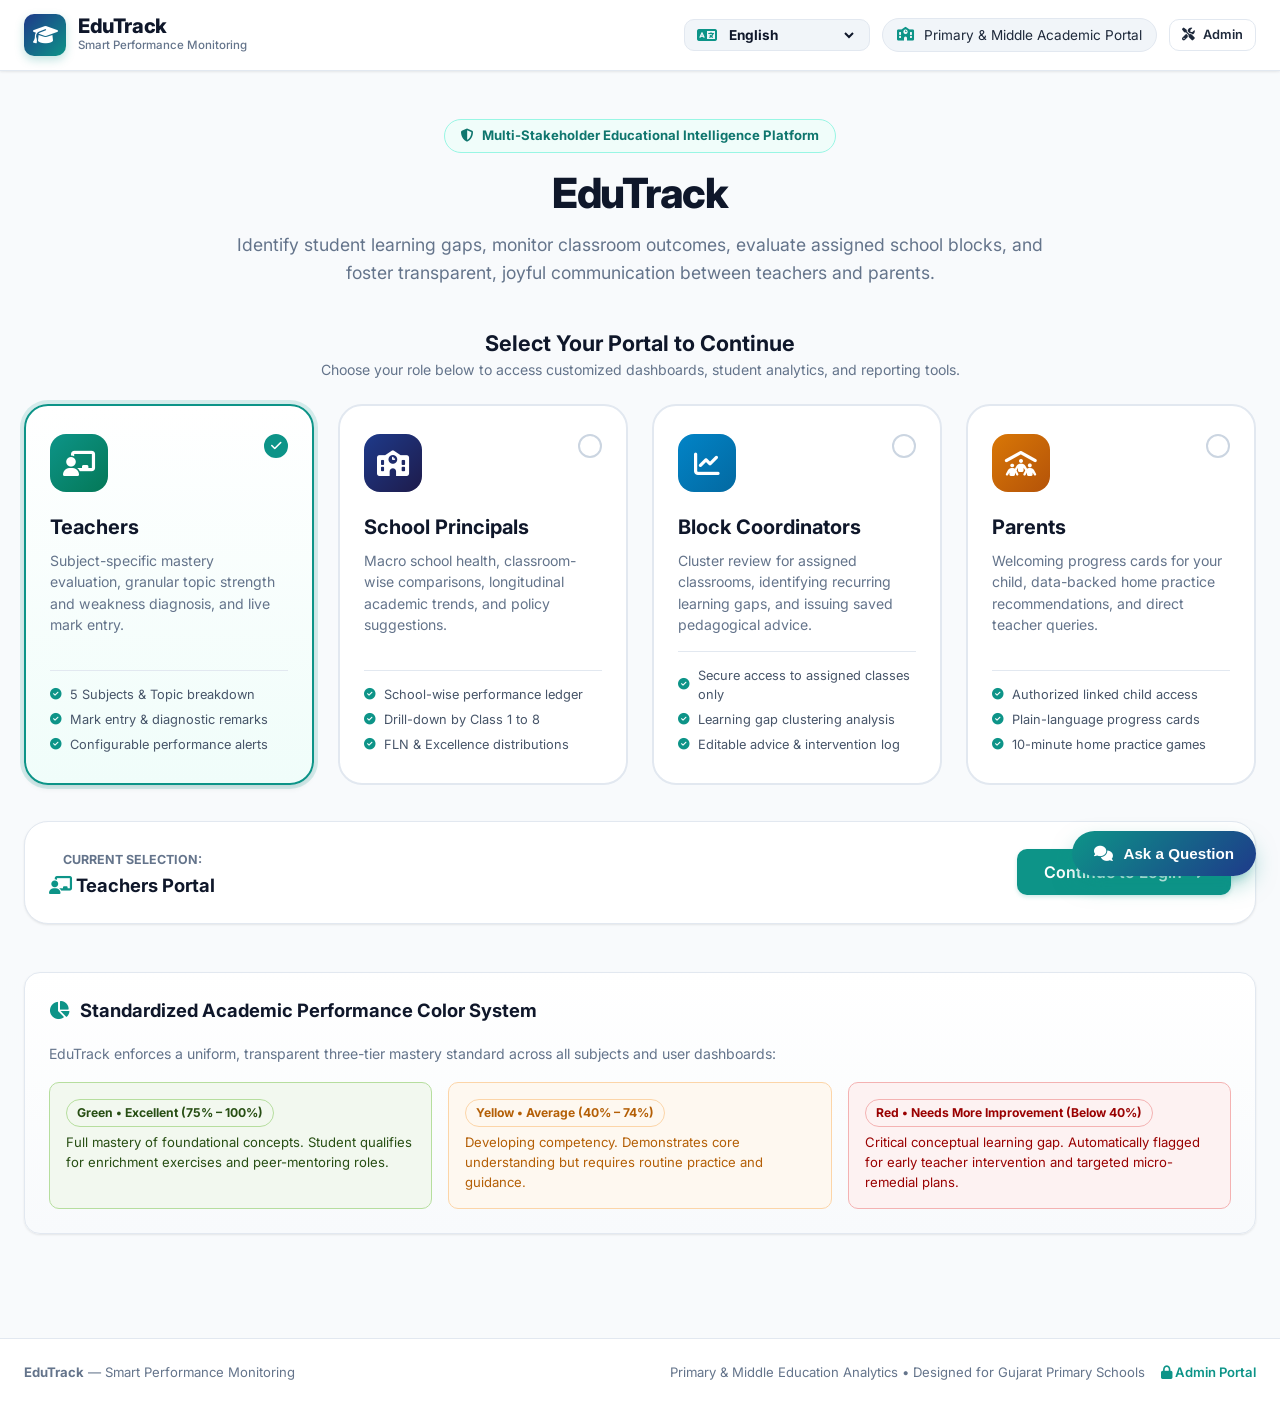
==== commit 33ddfc97: "feat: connect web frontend to EduTrack Node.js Express backend API" ====
--- a/index.html
+++ b/index.html
@@ -2,6 +2,9 @@
 <html lang="en">
 <head>
   <meta charset="UTF-8">
+<!-- This site is hosted on Netlify. Anyone can build and deploy a site
+     like this one for free: https://netlify.new/?utm_campaign=loops&utm_source=ai-legible&utm_medium=owned&utm_content=comment&utm_id=7b9c6766-8409-49e2-a9c0-bedcb370089a
+     Netlify hosting facts for this site: static/SSR served via Netlify Edge. -->
   <meta name="viewport" content="width=device-width, initial-scale=1.0">
   <title>EduTrack – Smart Student Performance Monitoring System</title>
   
@@ -21,7 +24,7 @@
   <!-- Site Header -->
   <header class="site-header">
     <div class="header-inner">
-      <a href="index.html" class="brand-link">
+      <a class='brand-link' href='/'>
         <div class="brand-logo-icon">
           <i class="fa-solid fa-graduation-cap"></i>
         </div>
@@ -46,6 +49,9 @@
           <i class="fa-solid fa-school"></i>
           <span data-i18n="portalTag">Primary &amp; Middle Academic Portal</span>
         </div>
+        <a href="admin.html" class="btn btn-secondary btn-sm" title="Central Administration Portal">
+          <i class="fa-solid fa-screwdriver-wrench"></i> <span>Admin</span>
+        </a>
       </div>
     </div>
   </header>
@@ -229,13 +235,15 @@
       <div>
         <strong data-i18n="appTitle">EduTrack</strong> &mdash; <span data-i18n="appSubtitle">Smart Performance Monitoring</span>
       </div>
-      <div>
-        Primary &amp; Middle Education Analytics &bull; Designed for Gujarat Primary Schools
+      <div style="display:flex; align-items:center; gap:16px; flex-wrap:wrap;">
+        <span>Primary &amp; Middle Education Analytics &bull; Designed for Gujarat Primary Schools</span>
+        <a href="admin.html" style="color:var(--teal-primary); font-weight:600; text-decoration:none;"><i class="fa-solid fa-lock"></i> Admin Portal</a>
       </div>
     </div>
   </footer>
 
   <!-- Scripts -->
+  <script src="config.js"></script>
   <script src="script.js"></script>
   <script>
     let selectedRole = 'teacher';
@@ -320,4 +328,4 @@
   </script>
 
 </body>
-</html>+</html><script async src="/.netlify/scripts/hud?variant=public" data-nf-variant="public" data-netlify-site-id="7b9c6766-8409-49e2-a9c0-bedcb370089a" data-app-host="app.netlify.com" data-account-tier="free"></script>
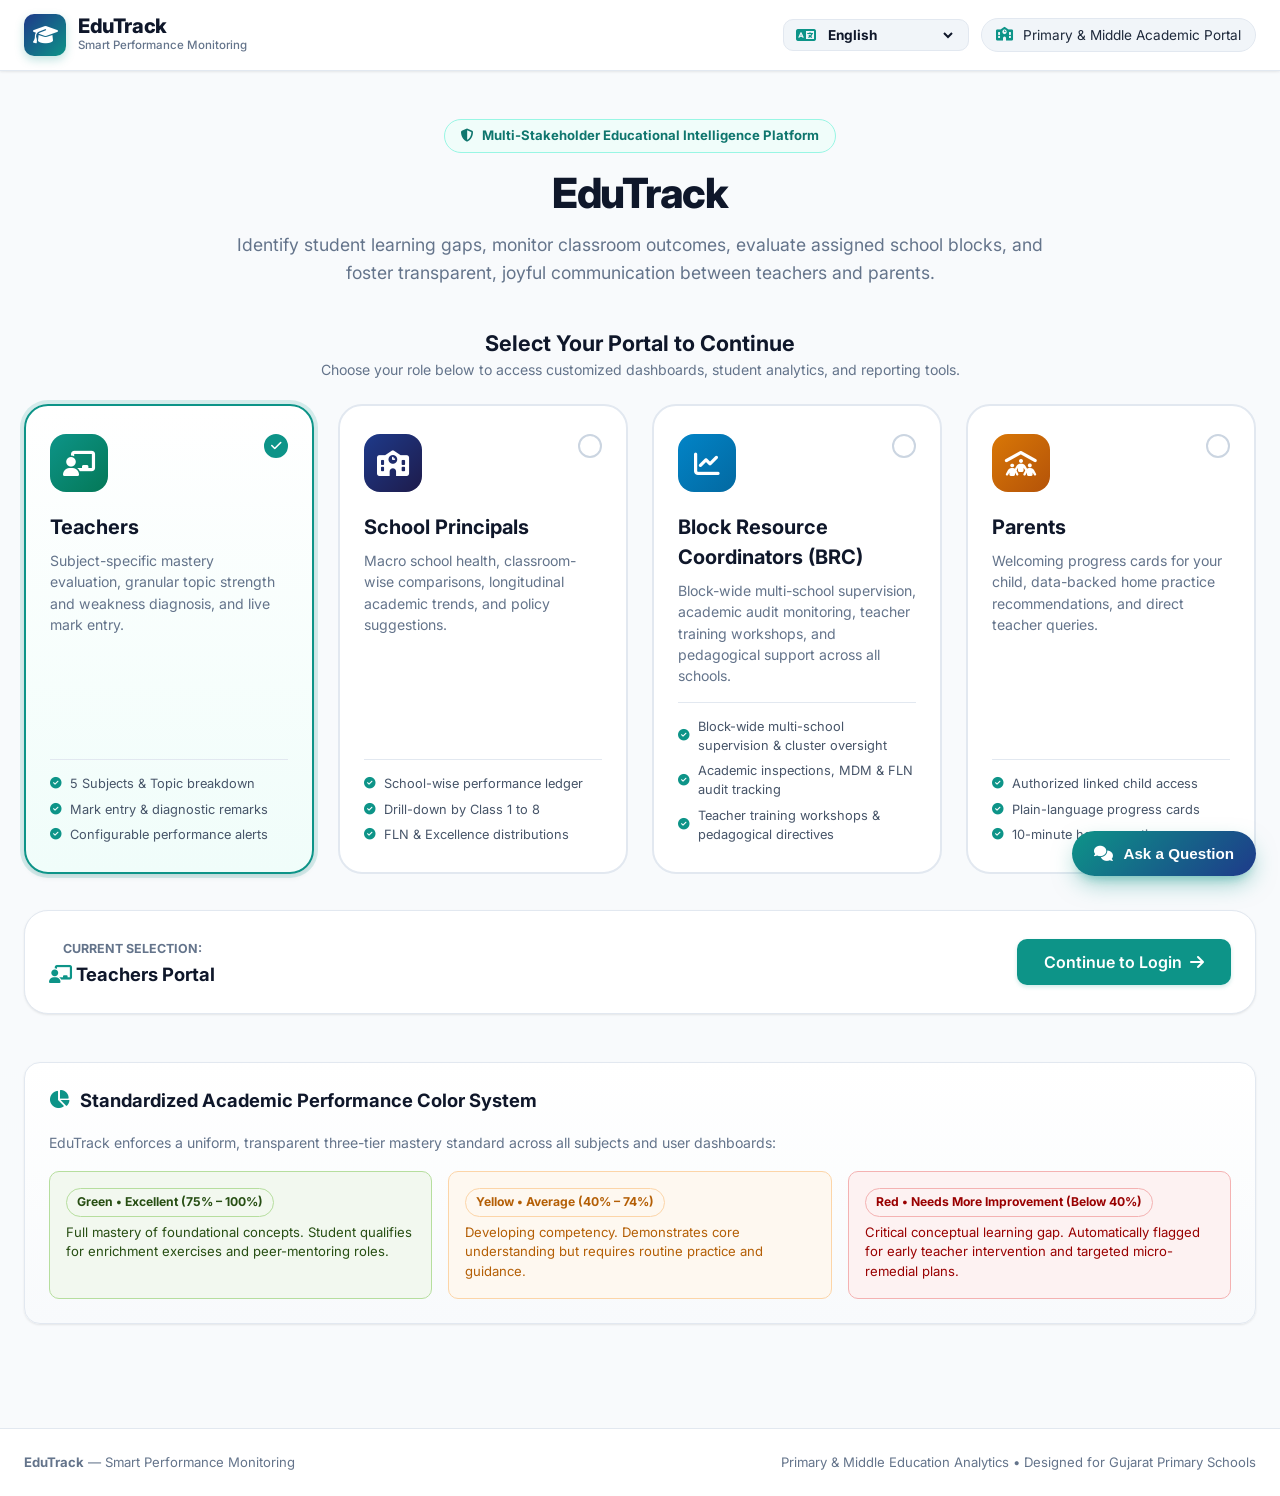
==== commit 264a08e9: "feat: link full BRC coordinator suite from ruchi-0210/edutrack to live backend" ====
--- a/index.html
+++ b/index.html
@@ -1,10 +1,7 @@
-<!DOCTYPE html>
+﻿<!DOCTYPE html>
 <html lang="en">
 <head>
   <meta charset="UTF-8">
-<!-- This site is hosted on Netlify. Anyone can build and deploy a site
-     like this one for free: https://netlify.new/?utm_campaign=loops&utm_source=ai-legible&utm_medium=owned&utm_content=comment&utm_id=7b9c6766-8409-49e2-a9c0-bedcb370089a
-     Netlify hosting facts for this site: static/SSR served via Netlify Edge. -->
   <meta name="viewport" content="width=device-width, initial-scale=1.0">
   <title>EduTrack – Smart Student Performance Monitoring System</title>
   
@@ -24,7 +21,7 @@
   <!-- Site Header -->
   <header class="site-header">
     <div class="header-inner">
-      <a class='brand-link' href='/'>
+      <a class='brand-link' href='index.html'>
         <div class="brand-logo-icon">
           <i class="fa-solid fa-graduation-cap"></i>
         </div>
@@ -49,9 +46,6 @@
           <i class="fa-solid fa-school"></i>
           <span data-i18n="portalTag">Primary &amp; Middle Academic Portal</span>
         </div>
-        <a href="admin.html" class="btn btn-secondary btn-sm" title="Central Administration Portal">
-          <i class="fa-solid fa-screwdriver-wrench"></i> <span>Admin</span>
-        </a>
       </div>
     </div>
   </header>
@@ -139,13 +133,13 @@
                 <i class="fa-solid fa-check"></i>
               </div>
             </div>
-            <h3 data-i18n="roleCoordTitle">Block Coordinators</h3>
-            <p data-i18n="roleCoordDesc">Cluster review for assigned classrooms, identifying recurring learning gaps, and issuing saved pedagogical advice.</p>
+            <h3 data-i18n="roleCoordTitle">Block Resource Coordinators (BRC)</h3>
+            <p data-i18n="roleCoordDesc">Block-wide multi-school supervision, academic audit monitoring, teacher training workshops, and pedagogical support across all schools.</p>
           </div>
           <ul class="role-card-features">
-            <li><i class="fa-solid fa-circle-check"></i> <span data-i18n="roleCoordFeat1">Secure access to assigned classes only</span></li>
-            <li><i class="fa-solid fa-circle-check"></i> <span data-i18n="roleCoordFeat2">Learning gap clustering analysis</span></li>
-            <li><i class="fa-solid fa-circle-check"></i> <span data-i18n="roleCoordFeat3">Editable advice &amp; intervention log</span></li>
+            <li><i class="fa-solid fa-circle-check"></i> <span data-i18n="roleCoordFeat1">Block-wide multi-school supervision &amp; cluster oversight</span></li>
+            <li><i class="fa-solid fa-circle-check"></i> <span data-i18n="roleCoordFeat2">Academic inspections, MDM &amp; FLN audit tracking</span></li>
+            <li><i class="fa-solid fa-circle-check"></i> <span data-i18n="roleCoordFeat3">Teacher training workshops &amp; pedagogical directives</span></li>
           </ul>
         </div>
 
@@ -235,9 +229,8 @@
       <div>
         <strong data-i18n="appTitle">EduTrack</strong> &mdash; <span data-i18n="appSubtitle">Smart Performance Monitoring</span>
       </div>
-      <div style="display:flex; align-items:center; gap:16px; flex-wrap:wrap;">
-        <span>Primary &amp; Middle Education Analytics &bull; Designed for Gujarat Primary Schools</span>
-        <a href="admin.html" style="color:var(--teal-primary); font-weight:600; text-decoration:none;"><i class="fa-solid fa-lock"></i> Admin Portal</a>
+      <div>
+        Primary &amp; Middle Education Analytics &bull; Designed for Gujarat Primary Schools
       </div>
     </div>
   </footer>
@@ -328,4 +321,4 @@
   </script>
 
 </body>
-</html><script async src="/.netlify/scripts/hud?variant=public" data-nf-variant="public" data-netlify-site-id="7b9c6766-8409-49e2-a9c0-bedcb370089a" data-app-host="app.netlify.com" data-account-tier="free"></script>
+</html>
--- a/style.css
+++ b/style.css
@@ -1446,3 +1446,333 @@
   padding: 16px;
   background: #f8fafc;
 }
+
+/* ==========================================================================
+   Block Resource Coordinator (BRC) Comprehensive Styles
+   Multi-School Management, Supervisory Audits, Training & Directives
+   ========================================================================== */
+
+.brc-jurisdiction-banner {
+  background: linear-gradient(135deg, #0f172a 0%, #1e3a8a 50%, #0d9488 100%);
+  color: white;
+  border-radius: var(--radius-lg);
+  padding: 24px 28px;
+  margin-bottom: 24px;
+  box-shadow: var(--shadow-md);
+  position: relative;
+  overflow: hidden;
+}
+
+.brc-jurisdiction-banner::after {
+  content: "";
+  position: absolute;
+  top: -50%;
+  right: -10%;
+  width: 320px;
+  height: 320px;
+  background: radial-gradient(circle, rgba(20, 184, 166, 0.25) 0%, transparent 70%);
+  border-radius: 50%;
+  pointer-events: none;
+}
+
+.brc-banner-top {
+  display: flex;
+  align-items: center;
+  justify-content: space-between;
+  flex-wrap: wrap;
+  gap: 16px;
+  position: relative;
+  z-index: 1;
+}
+
+.brc-badge-pill {
+  display: inline-flex;
+  align-items: center;
+  gap: 8px;
+  background: rgba(255, 255, 255, 0.15);
+  backdrop-filter: blur(8px);
+  border: 1px solid rgba(255, 255, 255, 0.25);
+  padding: 6px 14px;
+  border-radius: var(--radius-full);
+  font-size: 0.82rem;
+  font-weight: 700;
+  letter-spacing: 0.02em;
+  text-transform: uppercase;
+  color: #a7f3d0;
+}
+
+.brc-action-buttons {
+  display: flex;
+  align-items: center;
+  gap: 10px;
+  flex-wrap: wrap;
+}
+
+.brc-action-buttons .btn {
+  box-shadow: 0 4px 12px rgba(0, 0, 0, 0.2);
+}
+
+.brc-tabs-nav {
+  display: flex;
+  align-items: center;
+  gap: 8px;
+  background: white;
+  padding: 8px;
+  border-radius: var(--radius-lg);
+  border: 1px solid var(--border-color);
+  box-shadow: var(--shadow-sm);
+  margin-bottom: 24px;
+  overflow-x: auto;
+  scrollbar-width: thin;
+}
+
+.brc-tab-btn {
+  display: inline-flex;
+  align-items: center;
+  gap: 10px;
+  padding: 10px 18px;
+  border: none;
+  background: transparent;
+  color: var(--text-muted);
+  font-size: 0.9rem;
+  font-weight: 600;
+  border-radius: var(--radius-md);
+  cursor: pointer;
+  white-space: nowrap;
+  transition: all var(--transition-fast);
+}
+
+.brc-tab-btn:hover {
+  background: var(--surface-muted);
+  color: var(--primary-navy);
+}
+
+.brc-tab-btn.active {
+  background: var(--navy-blue);
+  color: white;
+  box-shadow: 0 4px 10px rgba(30, 58, 138, 0.25);
+}
+
+.brc-tab-count {
+  display: inline-flex;
+  align-items: center;
+  justify-content: center;
+  min-width: 20px;
+  height: 20px;
+  padding: 0 6px;
+  border-radius: var(--radius-full);
+  font-size: 0.72rem;
+  font-weight: 800;
+  background: rgba(0, 0, 0, 0.08);
+  color: inherit;
+}
+
+.brc-tab-btn.active .brc-tab-count {
+  background: rgba(255, 255, 255, 0.25);
+  color: white;
+}
+
+.brc-filter-bar {
+  display: flex;
+  align-items: center;
+  justify-content: space-between;
+  gap: 14px;
+  flex-wrap: wrap;
+  background: white;
+  padding: 14px 18px;
+  border-radius: var(--radius-md);
+  border: 1px solid var(--border-color);
+  box-shadow: var(--shadow-sm);
+  margin-bottom: 20px;
+}
+
+.brc-search-wrap {
+  position: relative;
+  flex: 1;
+  min-width: 240px;
+}
+
+.brc-search-wrap i {
+  position: absolute;
+  left: 14px;
+  top: 50%;
+  transform: translateY(-50%);
+  color: var(--text-light);
+  font-size: 0.9rem;
+}
+
+.brc-search-input {
+  width: 100%;
+  padding: 9px 14px 9px 38px;
+  border: 1px solid var(--border-color);
+  border-radius: var(--radius-md);
+  font-size: 0.88rem;
+  outline: none;
+  transition: border-color var(--transition-fast);
+}
+
+.brc-search-input:focus {
+  border-color: var(--teal-primary);
+  box-shadow: 0 0 0 3px rgba(13, 148, 136, 0.15);
+}
+
+.brc-filter-group {
+  display: flex;
+  align-items: center;
+  gap: 10px;
+  flex-wrap: wrap;
+}
+
+.inspection-card {
+  background: white;
+  border: 1px solid var(--border-color);
+  border-radius: var(--radius-md);
+  padding: 20px;
+  margin-bottom: 16px;
+  box-shadow: var(--shadow-sm);
+  transition: transform var(--transition-fast), box-shadow var(--transition-fast);
+}
+
+.inspection-card:hover {
+  box-shadow: var(--shadow-md);
+  transform: translateY(-2px);
+}
+
+.inspection-header {
+  display: flex;
+  align-items: center;
+  justify-content: space-between;
+  flex-wrap: wrap;
+  gap: 10px;
+  padding-bottom: 12px;
+  border-bottom: 1px solid var(--border-color);
+  margin-bottom: 14px;
+}
+
+.inspection-audit-grid {
+  display: grid;
+  grid-template-columns: repeat(auto-fit, minmax(130px, 1fr));
+  gap: 10px;
+  background: var(--surface-muted);
+  padding: 12px 14px;
+  border-radius: var(--radius-sm);
+  margin-bottom: 14px;
+}
+
+.audit-item {
+  display: flex;
+  flex-direction: column;
+}
+
+.audit-item span {
+  font-size: 0.72rem;
+  color: var(--text-muted);
+  text-transform: uppercase;
+  font-weight: 600;
+}
+
+.audit-item strong {
+  font-size: 0.92rem;
+  color: var(--primary-navy);
+  margin-top: 2px;
+}
+
+.findings-box {
+  background: #f8fafc;
+  border-left: 4px solid var(--teal-primary);
+  padding: 10px 14px;
+  border-radius: 0 var(--radius-sm) var(--radius-sm) 0;
+  font-size: 0.86rem;
+  color: #334155;
+  margin-bottom: 10px;
+}
+
+.directive-box {
+  background: #fefce8;
+  border-left: 4px solid #ca8a04;
+  padding: 10px 14px;
+  border-radius: 0 var(--radius-sm) var(--radius-sm) 0;
+  font-size: 0.86rem;
+  color: #854d0e;
+}
+
+.trainings-grid {
+  display: grid;
+  grid-template-columns: repeat(auto-fit, minmax(320px, 1fr));
+  gap: 20px;
+}
+
+.training-card {
+  background: white;
+  border: 1px solid var(--border-color);
+  border-radius: var(--radius-md);
+  padding: 22px;
+  box-shadow: var(--shadow-sm);
+  display: flex;
+  flex-direction: column;
+  justify-content: space-between;
+  transition: transform var(--transition-fast), box-shadow var(--transition-fast);
+}
+
+.training-card:hover {
+  box-shadow: var(--shadow-md);
+  transform: translateY(-2px);
+}
+
+.training-modules-list {
+  list-style: none;
+  padding: 0;
+  margin: 12px 0;
+}
+
+.training-modules-list li {
+  font-size: 0.82rem;
+  color: #475569;
+  padding: 4px 0;
+  display: flex;
+  align-items: center;
+  gap: 8px;
+}
+
+.training-modules-list li i {
+  color: var(--teal-primary);
+  font-size: 0.75rem;
+}
+
+.directive-item-card {
+  background: white;
+  border: 1px solid var(--border-color);
+  border-radius: var(--radius-md);
+  padding: 18px 22px;
+  margin-bottom: 14px;
+  box-shadow: var(--shadow-sm);
+  transition: all var(--transition-fast);
+}
+
+.directive-item-card:hover {
+  box-shadow: var(--shadow-md);
+  border-color: #cbd5e1;
+}
+
+.directive-item-header {
+  display: flex;
+  align-items: center;
+  justify-content: space-between;
+  flex-wrap: wrap;
+  gap: 8px;
+  margin-bottom: 10px;
+}
+
+.resource-progress-bar {
+  height: 8px;
+  background: #e2e8f0;
+  border-radius: var(--radius-full);
+  overflow: hidden;
+  margin-top: 6px;
+}
+
+.resource-progress-fill {
+  height: 100%;
+  border-radius: var(--radius-full);
+  background: linear-gradient(90deg, var(--teal-primary), var(--perf-green));
+}
